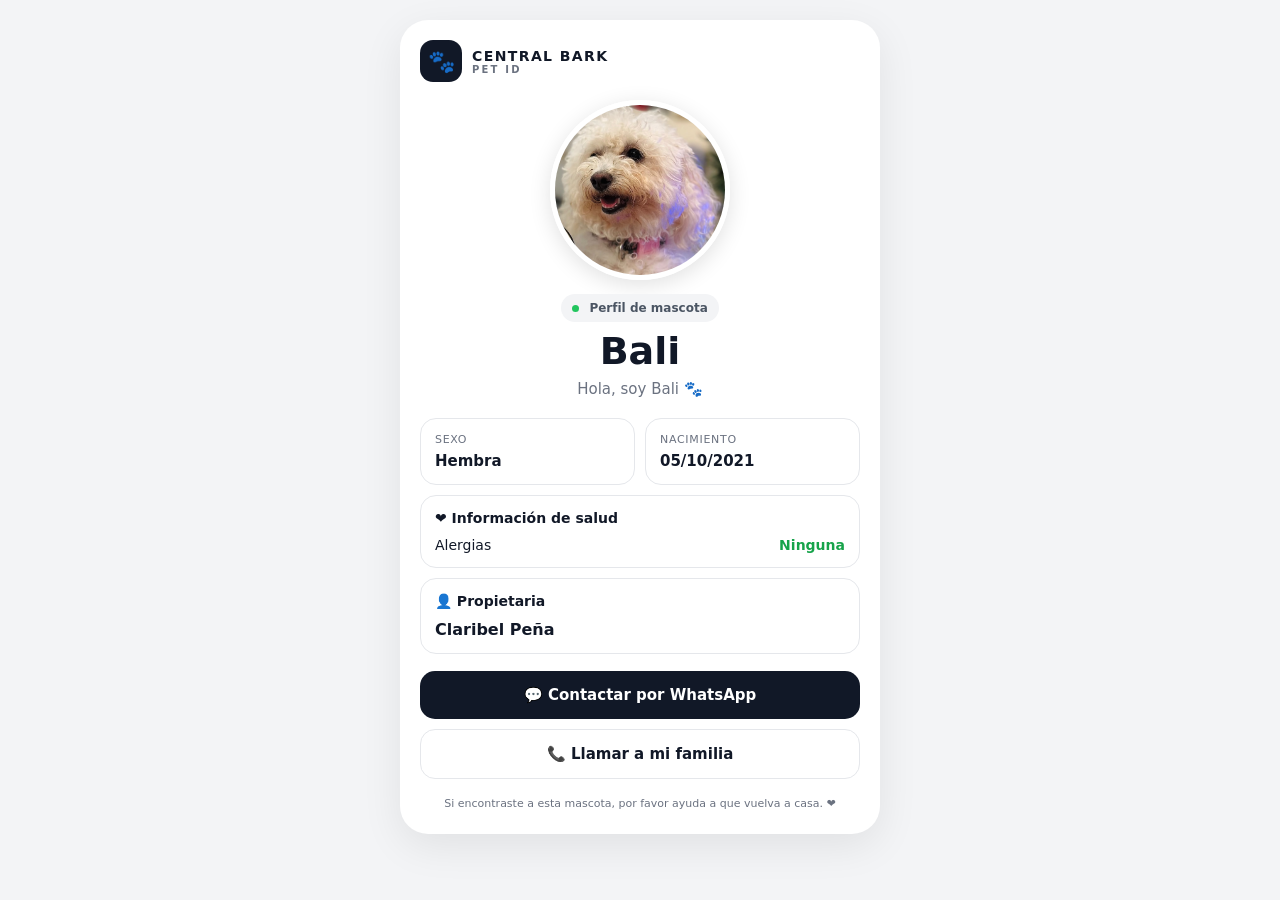
==== bali/index.html @ 05ba1e2c "Add files via upload" ====
<!DOCTYPE html>
<html lang="es">
<head>
<meta charset="UTF-8">
<meta name="viewport" content="width=device-width,initial-scale=1">
<meta name="theme-color" content="#111827">
<title>Bali | Central Bark Pet ID</title>
<link rel="stylesheet" href="../style.css">
</head>
<body>
<main class="page"><section class="card">
<div class="brand"><div class="brand-mark">🐾</div><div><div class="brand-name">CENTRAL BARK</div><div class="brand-sub">PET ID</div></div></div>
<img class="pet-photo" src="photo.png" alt="Foto de Bali">
<div class="status"><span></span> Perfil de mascota</div>
<h1>Bali</h1>
<p class="subtitle">Hola, soy Bali 🐾</p>
<div class="info-grid">
<div class="info-box"><span class="label">Sexo</span><strong>Hembra</strong></div>
<div class="info-box"><span class="label">Nacimiento</span><strong>05/10/2021</strong></div>
</div>
<div class="section"><h2>❤️ Información de salud</h2><div class="health-row"><span>Alergias</span><strong>Ninguna</strong></div></div>
<div class="section owner"><h2>👤 Propietaria</h2><p>Claribel Peña</p></div>
<div class="actions">
<a class="btn primary" href="https://wa.me/18096024330?text=Hola%20Claribel%2C%20encontr%C3%A9%20a%20Bali.%20%F0%9F%90%B6%E2%9D%A4%EF%B8%8F" target="_blank" rel="noopener">💬 Contactar por WhatsApp</a>
<a class="btn secondary" href="tel:+18096024330">📞 Llamar a mi familia</a>
</div>
<p class="footer">Si encontraste a esta mascota, por favor ayuda a que vuelva a casa. ❤️</p>
</section></main>
</body></html>
---- style.css ----
*{box-sizing:border-box}
body{margin:0;font-family:Inter,system-ui,-apple-system,BlinkMacSystemFont,"Segoe UI",sans-serif;background:#f3f4f6;color:#111827}
.page{min-height:100vh;display:flex;justify-content:center;padding:20px 14px}
.card{width:100%;max-width:480px;background:#fff;border-radius:28px;padding:20px;box-shadow:0 12px 40px rgba(0,0,0,.08);align-self:flex-start}
.brand{display:flex;align-items:center;gap:10px;margin-bottom:18px}
.brand-mark{width:42px;height:42px;display:grid;place-items:center;border-radius:13px;background:#111827;font-size:22px}
.brand-name{font-size:14px;font-weight:900;letter-spacing:1.4px}.brand-sub{font-size:10px;letter-spacing:2.2px;color:#6b7280;font-weight:700}
.pet-photo{width:180px;height:180px;object-fit:cover;display:block;margin:5px auto 14px;border-radius:50%;border:5px solid #fff;box-shadow:0 5px 22px rgba(0,0,0,.12)}
.status{width:max-content;margin:0 auto 10px;padding:7px 11px;border-radius:999px;background:#f3f4f6;color:#4b5563;font-size:12px;font-weight:700}
.status span{display:inline-block;width:7px;height:7px;border-radius:50%;background:#22c55e;margin-right:6px}
h1{margin:0;text-align:center;font-size:38px;line-height:1.05}.subtitle{margin:8px 0 20px;text-align:center;color:#6b7280;font-size:15px}
.info-grid{display:grid;grid-template-columns:1fr 1fr;gap:10px}.info-box,.section{border:1px solid #e5e7eb;border-radius:16px;padding:14px}
.label{display:block;color:#6b7280;font-size:11px;text-transform:uppercase;letter-spacing:.7px;margin-bottom:5px}.info-box strong{font-size:15px}
.section{margin-top:10px}.section h2{margin:0 0 11px;font-size:14px}.health-row{display:flex;justify-content:space-between;font-size:14px}.health-row strong{color:#16a34a}
.owner p{margin:0;font-weight:700}.actions{display:grid;gap:10px;margin-top:17px}
.btn{display:block;text-align:center;text-decoration:none;padding:15px 16px;border-radius:15px;font-weight:800;font-size:15px}.primary{background:#111827;color:#fff}.secondary{border:1px solid #e5e7eb;color:#111827;background:#fff}
.footer{margin:17px 8px 2px;color:#6b7280;font-size:11px;line-height:1.5;text-align:center}
@media(max-width:380px){.card{padding:17px;border-radius:23px}.pet-photo{width:155px;height:155px}h1{font-size:34px}}
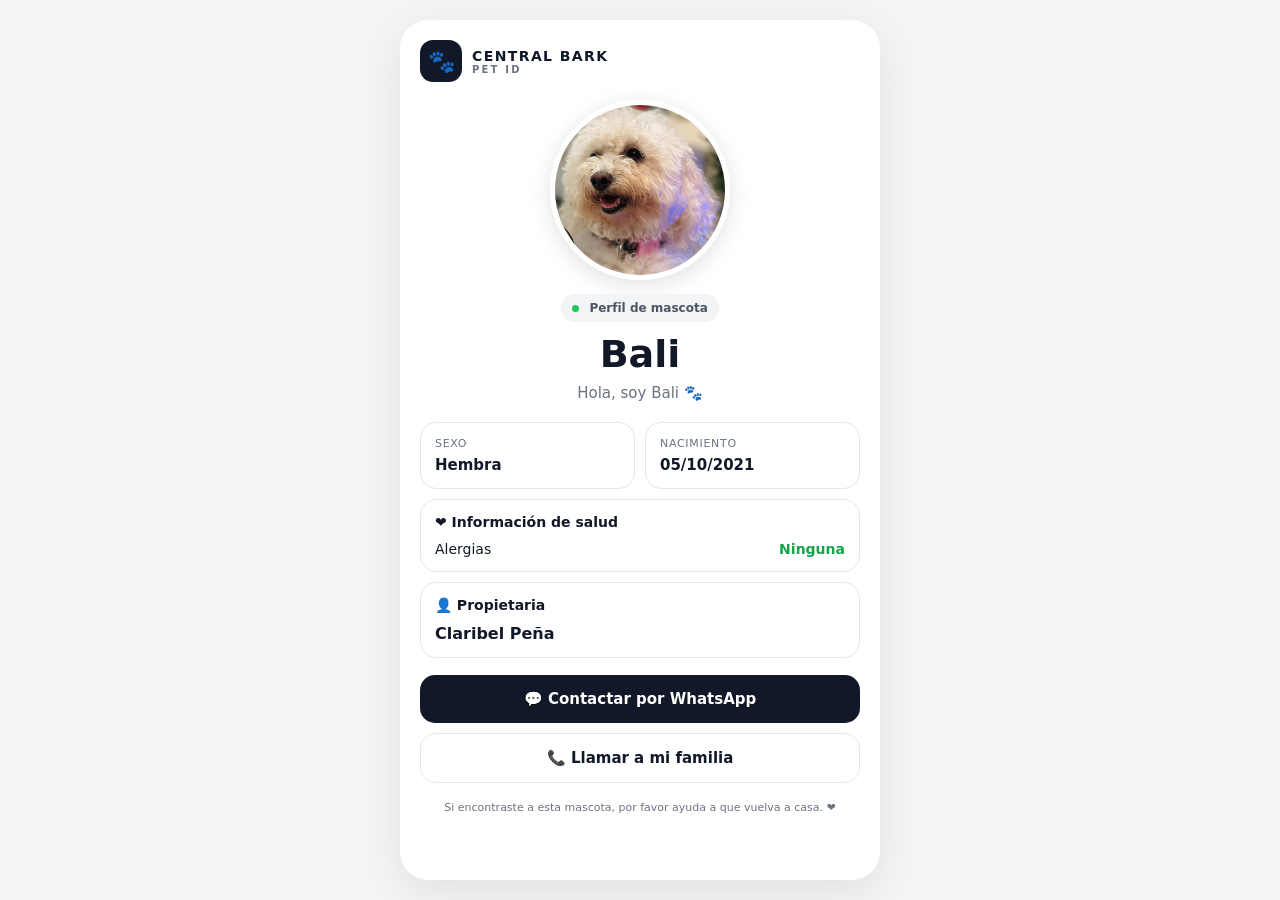
==== commit 4ffc11b8: "Add files via upload" ====
--- a/bali/index.html
+++ b/bali/index.html
@@ -1,29 +1 @@
-<!DOCTYPE html>
-<html lang="es">
-<head>
-<meta charset="UTF-8">
-<meta name="viewport" content="width=device-width,initial-scale=1">
-<meta name="theme-color" content="#111827">
-<title>Bali | Central Bark Pet ID</title>
-<link rel="stylesheet" href="../style.css">
-</head>
-<body>
-<main class="page"><section class="card">
-<div class="brand"><div class="brand-mark">🐾</div><div><div class="brand-name">CENTRAL BARK</div><div class="brand-sub">PET ID</div></div></div>
-<img class="pet-photo" src="photo.png" alt="Foto de Bali">
-<div class="status"><span></span> Perfil de mascota</div>
-<h1>Bali</h1>
-<p class="subtitle">Hola, soy Bali 🐾</p>
-<div class="info-grid">
-<div class="info-box"><span class="label">Sexo</span><strong>Hembra</strong></div>
-<div class="info-box"><span class="label">Nacimiento</span><strong>05/10/2021</strong></div>
-</div>
-<div class="section"><h2>❤️ Información de salud</h2><div class="health-row"><span>Alergias</span><strong>Ninguna</strong></div></div>
-<div class="section owner"><h2>👤 Propietaria</h2><p>Claribel Peña</p></div>
-<div class="actions">
-<a class="btn primary" href="https://wa.me/18096024330?text=Hola%20Claribel%2C%20encontr%C3%A9%20a%20Bali.%20%F0%9F%90%B6%E2%9D%A4%EF%B8%8F" target="_blank" rel="noopener">💬 Contactar por WhatsApp</a>
-<a class="btn secondary" href="tel:+18096024330">📞 Llamar a mi familia</a>
-</div>
-<p class="footer">Si encontraste a esta mascota, por favor ayuda a que vuelva a casa. ❤️</p>
-</section></main>
-</body></html>+<!DOCTYPE html><html lang="es"><head><meta charset="UTF-8"><meta name="viewport" content="width=device-width,initial-scale=1"><meta name="theme-color" content="#111827"><title>Bali | Central Bark Pet ID</title><link rel="stylesheet" href="/style.css"></head><body><main class="page"><section class="card"><div class="brand"><div class="brand-mark">🐾</div><div><div class="brand-name">CENTRAL BARK</div><div class="brand-sub">PET ID</div></div></div><img class="pet-photo" src="/bali/photo.png" alt="Foto de Bali"><div class="status"><span></span> Perfil de mascota</div><h1>Bali</h1><p class="subtitle">Hola, soy Bali 🐾</p><div class="info-grid"><div class="info-box"><span class="label">Sexo</span><strong>Hembra</strong></div><div class="info-box"><span class="label">Nacimiento</span><strong>05/10/2021</strong></div></div><div class="section"><h2>❤️ Información de salud</h2><div class="health-row"><span>Alergias</span><strong>Ninguna</strong></div></div><div class="section owner"><h2>👤 Propietaria</h2><p>Claribel Peña</p></div><div class="actions"><a class="btn primary" href="https://wa.me/18096024330?text=Hola%20Claribel%2C%20encontr%C3%A9%20a%20Bali.%20%F0%9F%90%B6%E2%9D%A4%EF%B8%8F" target="_blank" rel="noopener">💬 Contactar por WhatsApp</a><a class="btn secondary" href="tel:+18096024330">📞 Llamar a mi familia</a></div><p class="footer">Si encontraste a esta mascota, por favor ayuda a que vuelva a casa. ❤️</p></section></main></body></html>
--- a/style.css
+++ b/style.css
@@ -1,18 +1 @@
-*{box-sizing:border-box}
-body{margin:0;font-family:Inter,system-ui,-apple-system,BlinkMacSystemFont,"Segoe UI",sans-serif;background:#f3f4f6;color:#111827}
-.page{min-height:100vh;display:flex;justify-content:center;padding:20px 14px}
-.card{width:100%;max-width:480px;background:#fff;border-radius:28px;padding:20px;box-shadow:0 12px 40px rgba(0,0,0,.08);align-self:flex-start}
-.brand{display:flex;align-items:center;gap:10px;margin-bottom:18px}
-.brand-mark{width:42px;height:42px;display:grid;place-items:center;border-radius:13px;background:#111827;font-size:22px}
-.brand-name{font-size:14px;font-weight:900;letter-spacing:1.4px}.brand-sub{font-size:10px;letter-spacing:2.2px;color:#6b7280;font-weight:700}
-.pet-photo{width:180px;height:180px;object-fit:cover;display:block;margin:5px auto 14px;border-radius:50%;border:5px solid #fff;box-shadow:0 5px 22px rgba(0,0,0,.12)}
-.status{width:max-content;margin:0 auto 10px;padding:7px 11px;border-radius:999px;background:#f3f4f6;color:#4b5563;font-size:12px;font-weight:700}
-.status span{display:inline-block;width:7px;height:7px;border-radius:50%;background:#22c55e;margin-right:6px}
-h1{margin:0;text-align:center;font-size:38px;line-height:1.05}.subtitle{margin:8px 0 20px;text-align:center;color:#6b7280;font-size:15px}
-.info-grid{display:grid;grid-template-columns:1fr 1fr;gap:10px}.info-box,.section{border:1px solid #e5e7eb;border-radius:16px;padding:14px}
-.label{display:block;color:#6b7280;font-size:11px;text-transform:uppercase;letter-spacing:.7px;margin-bottom:5px}.info-box strong{font-size:15px}
-.section{margin-top:10px}.section h2{margin:0 0 11px;font-size:14px}.health-row{display:flex;justify-content:space-between;font-size:14px}.health-row strong{color:#16a34a}
-.owner p{margin:0;font-weight:700}.actions{display:grid;gap:10px;margin-top:17px}
-.btn{display:block;text-align:center;text-decoration:none;padding:15px 16px;border-radius:15px;font-weight:800;font-size:15px}.primary{background:#111827;color:#fff}.secondary{border:1px solid #e5e7eb;color:#111827;background:#fff}
-.footer{margin:17px 8px 2px;color:#6b7280;font-size:11px;line-height:1.5;text-align:center}
-@media(max-width:380px){.card{padding:17px;border-radius:23px}.pet-photo{width:155px;height:155px}h1{font-size:34px}}
+*{box-sizing:border-box}body{margin:0;font-family:Inter,system-ui,-apple-system,BlinkMacSystemFont,"Segoe UI",sans-serif;background:#f3f4f6;color:#111827}.page{min-height:100vh;display:flex;justify-content:center;padding:20px 14px}.card{width:100%;max-width:480px;background:#fff;border-radius:28px;padding:20px;box-shadow:0 12px 40px rgba(0,0,0,.08)}.brand{display:flex;align-items:center;gap:10px;margin-bottom:18px}.brand-mark{width:42px;height:42px;display:grid;place-items:center;border-radius:13px;background:#111827;font-size:22px}.brand-name{font-size:14px;font-weight:900;letter-spacing:1.4px}.brand-sub{font-size:10px;letter-spacing:2.2px;color:#6b7280;font-weight:700}.pet-photo{width:180px;height:180px;object-fit:cover;display:block;margin:5px auto 14px;border-radius:50%;border:5px solid #fff;box-shadow:0 5px 22px rgba(0,0,0,.12)}.status{width:max-content;margin:0 auto 10px;padding:7px 11px;border-radius:999px;background:#f3f4f6;color:#4b5563;font-size:12px;font-weight:700}.status span{display:inline-block;width:7px;height:7px;border-radius:50%;background:#22c55e;margin-right:6px}h1{margin:0;text-align:center;font-size:38px}.subtitle{margin:8px 0 20px;text-align:center;color:#6b7280;font-size:15px}.info-grid{display:grid;grid-template-columns:1fr 1fr;gap:10px}.info-box,.section{border:1px solid #e5e7eb;border-radius:16px;padding:14px}.label{display:block;color:#6b7280;font-size:11px;text-transform:uppercase;letter-spacing:.7px;margin-bottom:5px}.info-box strong{font-size:15px}.section{margin-top:10px}.section h2{margin:0 0 11px;font-size:14px}.health-row{display:flex;justify-content:space-between;font-size:14px}.health-row strong{color:#16a34a}.owner p{margin:0;font-weight:700}.actions{display:grid;gap:10px;margin-top:17px}.btn{display:block;text-align:center;text-decoration:none;padding:15px 16px;border-radius:15px;font-weight:800;font-size:15px}.primary{background:#111827;color:#fff}.secondary{border:1px solid #e5e7eb;color:#111827;background:#fff}.footer{margin:17px 8px 2px;color:#6b7280;font-size:11px;line-height:1.5;text-align:center}
